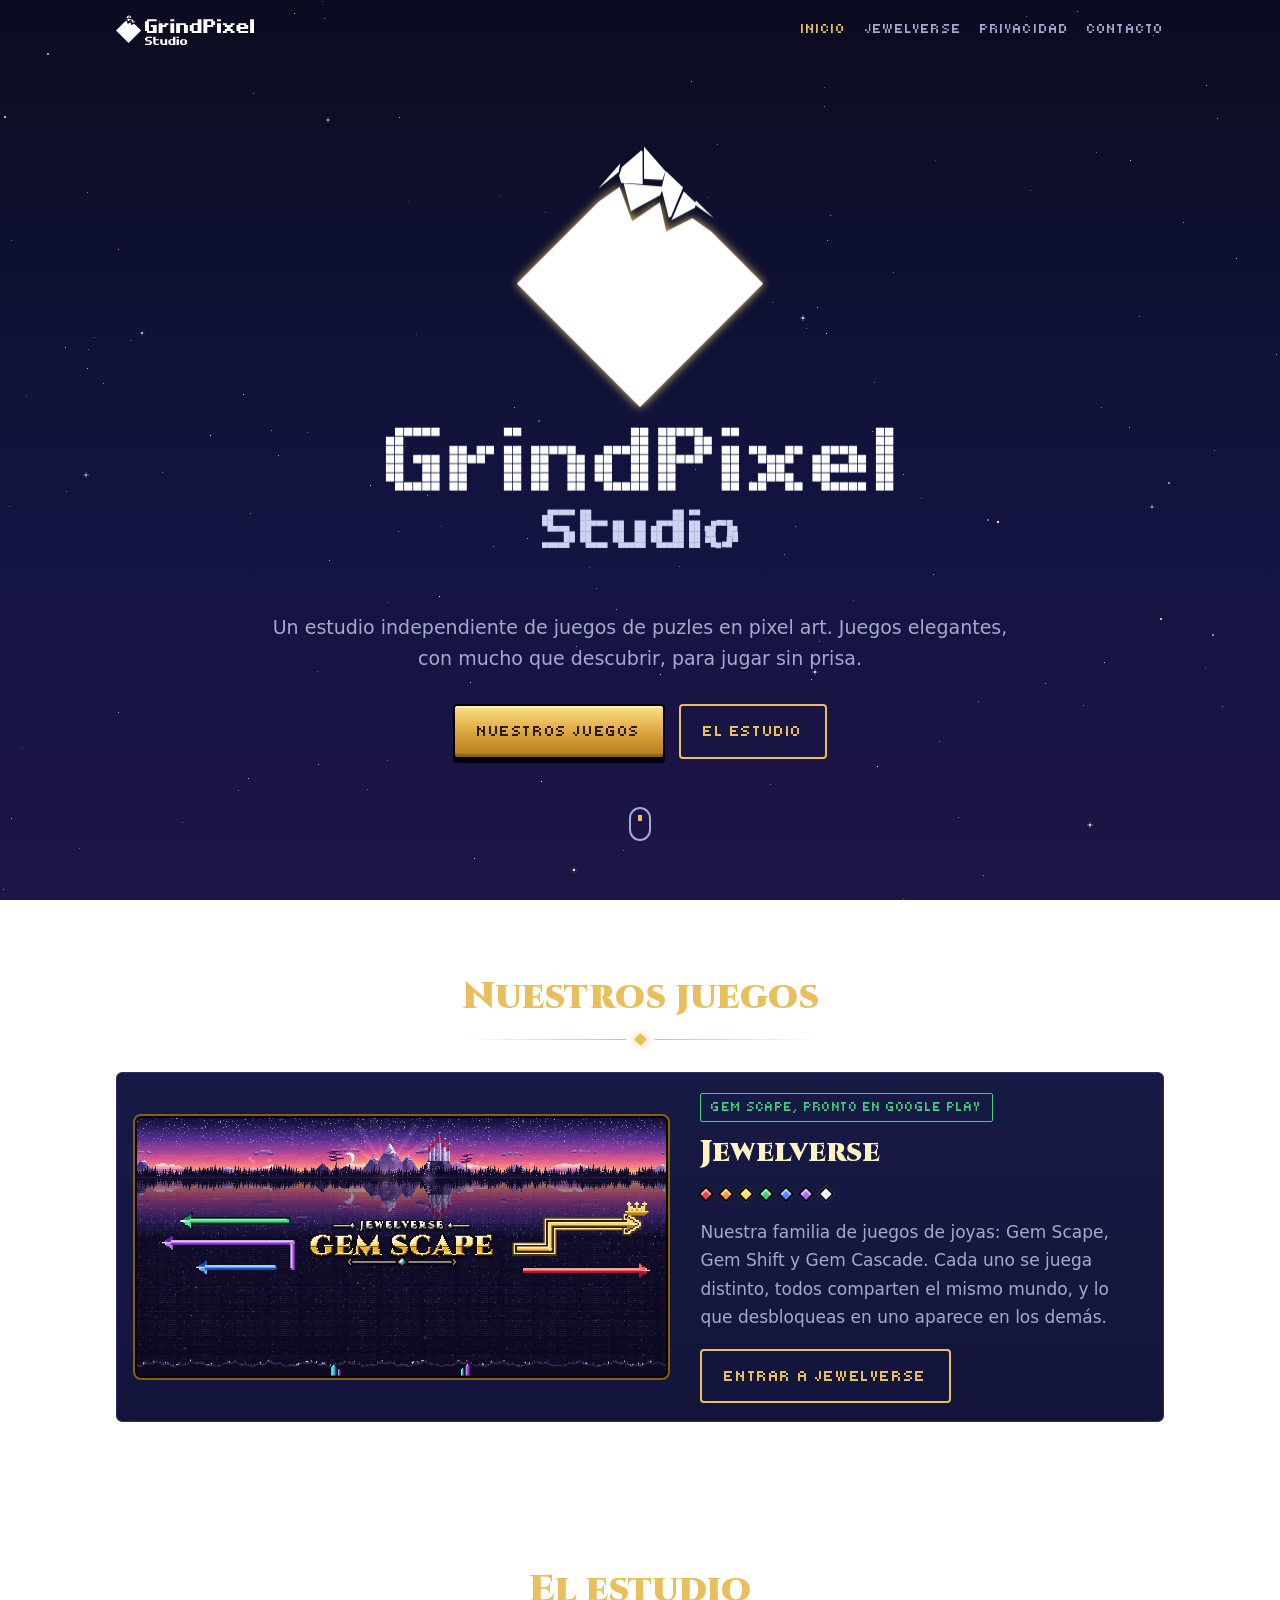
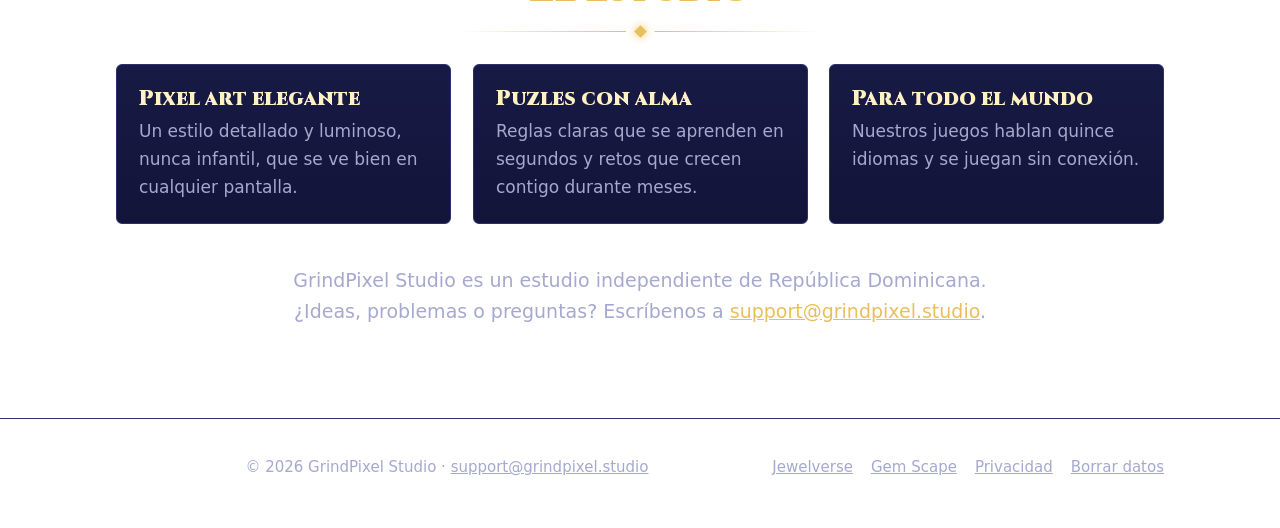
==== index.html @ afd80ffc "GrindPixel Studio" ====
<!doctype html>
<html lang="es">
<head>
<meta charset="utf-8">
<meta name="viewport" content="width=device-width, initial-scale=1">
<title>GrindPixel Studio</title>
<meta name="description" content="Estudio independiente de juegos de puzles en pixel art, creador de Jewelverse.">
<meta property="og:title" content="GrindPixel Studio">
<meta property="og:description" content="Estudio independiente de juegos de puzles en pixel art, creador de Jewelverse.">
<meta property="og:image" content="https://grindpixel.studio/img/gs-destacada.jpg">
<meta name="theme-color" content="#0b0c20">
<link rel="icon" href="favicon.png">
<link rel="preload" href="fonts/cinzel-latin.woff2" as="font" type="font/woff2" crossorigin>
<link rel="stylesheet" href="estilo.css">

</head>
<body>
<header class="bar"><div class="wrap"><a class="logo" href="./"><img src="img/logo.svg" alt="GrindPixel Studio" width="160" height="35"></a><nav><a href="./" aria-current=page>Inicio</a><a href="jewelverse/">Jewelverse</a><a href="privacidad/">Privacidad</a><a href="#contacto">Contacto</a></nav></div></header>
<main>
<section class="hero">
  <canvas id="marca" role="img" aria-label="GrindPixel Studio"></canvas>
  <p class="lead">Un estudio independiente de juegos de puzles en pixel art. Juegos elegantes, con mucho que descubrir, para jugar sin prisa.</p>
  <div class="btns"><a class="btn" href="jewelverse/">Nuestros juegos</a><a class="btn ghost" href="#estudio">El estudio</a></div>
  <div class="scroll" aria-hidden="true"></div>
</section>

<section id="juegos">
  <div class="wrap">
    <h2 data-rv>Nuestros juegos</h2>
    <div class="orn" data-rv><i></i></div>
    <a class="card franq tilt" href="jewelverse/" data-rv>
      <div class="franq-img"><img src="img/gs-destacada.jpg" alt="Jewelverse - Gem Scape" loading="lazy"></div>
      <div>
        <span class="tag soon">Gem Scape, pronto en Google Play</span>
        <h3 style="margin-top:12px; font-size:30px">Jewelverse</h3>
        <div class="gems" style="justify-content:flex-start"><i></i><i></i><i></i><i></i><i></i><i></i><i></i></div>
        <p>Nuestra familia de juegos de joyas: Gem Scape, Gem Shift y Gem Cascade. Cada uno se juega distinto, todos comparten el mismo mundo, y lo que desbloqueas en uno aparece en los demás.</p>
        <p style="margin-top:18px"><span class="btn ghost">Entrar a Jewelverse</span></p>
      </div>
    </a>
  </div>
</section>

<section id="estudio">
  <div class="wrap center">
    <h2 data-rv>El estudio</h2>
    <div class="orn" data-rv><i></i></div>
    <div class="grid g3" data-rv-kids style="text-align:left; margin-bottom:40px">
      <div class="card tilt"><h3>Pixel art elegante</h3><p>Un estilo detallado y luminoso, nunca infantil, que se ve bien en cualquier pantalla.</p></div>
      <div class="card tilt"><h3>Puzles con alma</h3><p>Reglas claras que se aprenden en segundos y retos que crecen contigo durante meses.</p></div>
      <div class="card tilt"><h3>Para todo el mundo</h3><p>Nuestros juegos hablan quince idiomas y se juegan sin conexión.</p></div>
    </div>
    <p class="lead" data-rv>GrindPixel Studio es un estudio independiente de República Dominicana. ¿Ideas, problemas o preguntas? Escríbenos a <a href="mailto:support@grindpixel.studio">support@grindpixel.studio</a>.</p>
  </div>
</section>

</main>
<footer id="contacto"><div class="wrap">
  <img src="img/logo.svg" alt="GrindPixel Studio" width="120" height="26">
  <span>© 2026 GrindPixel Studio · <a href="mailto:support@grindpixel.studio">support@grindpixel.studio</a></span>
  <nav><a href="jewelverse/">Jewelverse</a><a href="jewelverse/gem-scape/">Gem Scape</a><a href="privacidad/">Privacidad</a><a href="borrar-datos/">Borrar datos</a></nav>
</div></footer>
<script src="js/marca.js"></script>
<script src="js/sitio.js"></script>
</body>
</html>
---- estilo.css ----
/* GrindPixel Studio · the studio's site (grindpixel.studio). Jewelverse's night: deep indigo, gold, the seven gems. */
@font-face{font-family:Cinzel; src:url(fonts/cinzel-latin.woff2) format('woff2'); font-weight:400 900; font-display:swap}
@font-face{font-family:Cinzel; src:url(fonts/cinzel-latin-ext.woff2) format('woff2'); font-weight:400 900; font-display:swap; unicode-range:U+0100-024F}
@font-face{font-family:Tiny5; src:url(fonts/tiny5-latin.woff2) format('woff2'); font-display:swap}
@font-face{font-family:Tiny5; src:url(fonts/tiny5-latin-ext.woff2) format('woff2'); font-display:swap; unicode-range:U+0100-024F}

:root{
  --bg:#0b0c20; --bg2:#13153a; --card:#171a44; --line:#2c3070;
  --fg:#eceaf8; --muted:#a6a9cf; --gold:#e8bf5c; --gold2:#fff1c4; --goldd:#8a5d10;
  --ruby:#e8475b; --sapphire:#4c8dff; --emerald:#3fd17a; --amethyst:#b46cff; --topaz:#ff9d3c; --citrine:#ffe14d; --pearl:#e9f0ff;
  --radius:4px;
}
*{box-sizing:border-box}
html{scroll-behavior:smooth}
body{margin:0; background:var(--bg); color:var(--fg); font:17px/1.65 system-ui, -apple-system, "Segoe UI", sans-serif; -webkit-font-smoothing:antialiased}
body{background:linear-gradient(180deg, #0b0c20 0%, #121440 55%, #1d1546 100%) fixed}
#sky{position:fixed; inset:0; width:100%; height:100%; z-index:-1; pointer-events:none}
a{color:var(--gold)} a:hover{color:var(--gold2)}
img{max-width:100%; height:auto; display:block}
.wrap{max-width:1080px; margin:0 auto; padding:0 16px}
.px{font-family:Tiny5, monospace; letter-spacing:.06em; text-transform:uppercase}

/* the bar */
.bar{position:sticky; top:0; z-index:10; background:transparent; border-bottom:1px solid transparent; transition:background .3s, border-color .3s}
.bar.solid{background:#0b0c20e0; backdrop-filter:blur(8px); border-bottom-color:var(--line)}
.bar .wrap{display:flex; align-items:center; gap:20px; height:60px}
.bar .logo img{height:30px; width:auto}
.bar nav{margin-left:auto; display:flex; gap:18px; flex-wrap:wrap}
.bar nav a{font-family:Tiny5, monospace; font-size:14px; letter-spacing:.08em; text-transform:uppercase; color:var(--muted); text-decoration:none}
.bar nav a:hover, .bar nav a[aria-current]{color:var(--gold)}
@media (max-width:560px){ .bar .wrap{height:auto; padding-top:10px; padding-bottom:10px; flex-wrap:wrap; gap:8px} .bar nav{margin-left:0; gap:14px} .bar .logo img{height:24px} }

/* headings: Cinzel in gold, a filigree rule with a diamond */
h1, h2, h3{font-family:Cinzel, Georgia, serif; font-weight:700; line-height:1.2; margin:0 0 .5em}
h1{font-size:clamp(34px, 6vw, 60px); color:var(--gold2); text-shadow:0 2px 0 var(--goldd), 0 0 28px #e8bf5c44}
h2{font-size:clamp(26px, 4vw, 38px); color:var(--gold); text-align:center}
h3{font-size:21px; color:var(--gold2)}
.orn{display:flex; align-items:center; justify-content:center; gap:10px; margin:-4px auto 28px; max-width:360px}
.orn::before, .orn::after{content:""; flex:1; height:1px; background:linear-gradient(90deg, transparent, var(--gold))}
.orn::after{transform:scaleX(-1)}
.orn i{width:9px; height:9px; background:var(--gold); transform:rotate(45deg); box-shadow:0 0 10px var(--gold)}
.lead{color:var(--muted); font-size:19px; max-width:62ch}
.center{text-align:center} .center .lead{margin-left:auto; margin-right:auto}

section{padding:72px 0}
section + section{border-top:1px solid #ffffff0d}

/* buttons: a gold plate with a dark edge, pixel text */
.btn{display:inline-flex; align-items:center; gap:10px; padding:12px 22px; border:2px solid #000; border-radius:var(--radius);
  background:linear-gradient(180deg, #ffe08a, #d9a23a 55%, #b07a1c); color:#2a1a00; text-decoration:none;
  font-family:Tiny5, monospace; font-size:16px; letter-spacing:.1em; text-transform:uppercase; box-shadow:inset 0 2px 0 #fff6, inset 0 -3px 0 #0003, 0 4px 0 #000}
.btn:hover{color:#2a1a00; filter:brightness(1.08)}
.btn.ghost{background:transparent; color:var(--gold); border-color:var(--gold); box-shadow:none}
.tag{display:inline-block; font-family:Tiny5, monospace; font-size:13px; letter-spacing:.1em; text-transform:uppercase; padding:3px 10px; border:1px solid currentColor; border-radius:2px}
.tag.soon{color:var(--emerald)} .tag.dev{color:var(--muted)}

/* phone shots */
.phone{border:3px solid #000; outline:2px solid var(--goldd); border-radius:10px; overflow:hidden; background:#000; box-shadow:0 18px 40px #0008}
.phone img{width:100%; aspect-ratio:540/959; object-fit:cover}

/* grids and cards */
.grid{display:grid; gap:22px}
.g2{grid-template-columns:repeat(auto-fit, minmax(min(420px, 100%), 1fr))}
.g3{grid-template-columns:repeat(auto-fit, minmax(240px, 1fr))}
.g5{grid-template-columns:repeat(auto-fill, minmax(180px, 1fr))}
.card{background:linear-gradient(180deg, var(--card), #12143a); border:1px solid var(--line); border-radius:6px; padding:22px}
.card p{margin:.3em 0 0; color:var(--muted)}
.card h3{margin:0}

/* a land: its picture, name and rule */
.land{background:var(--card); border:1px solid var(--line); border-radius:8px; overflow:hidden; display:flex; flex-direction:column}
.land img{aspect-ratio:540/700; object-fit:cover; object-position:top}
.land div{padding:12px 14px 16px}
.land .n{font-family:Tiny5, monospace; font-size:12px; letter-spacing:.1em; color:var(--muted)}
.land h3{font-size:17px; margin:2px 0 4px}
.land b{font-family:Tiny5, monospace; font-weight:400; font-size:13px; letter-spacing:.08em; text-transform:uppercase}
.land p{margin:2px 0 0; font-size:14px; line-height:1.45; color:var(--muted)}

/* a feature row: shot + words, alternating */
.feat{display:grid; grid-template-columns:minmax(0, 260px) 1fr; gap:40px; align-items:center; margin:0 auto 56px; max-width:900px}
.feat.r{grid-template-columns:1fr minmax(0, 260px)} .feat.r .phone{order:2}
.feat ul{padding-left:1.1em; color:var(--muted)} .feat li{margin:.25em 0}
@media (max-width:700px){ .feat, .feat.r{grid-template-columns:1fr; gap:22px} .feat .phone, .feat.r .phone{order:0; max-width:260px; margin:0 auto} }

/* the seven gems as a little row of pixel diamonds */
.gems{display:flex; gap:8px; justify-content:center; margin:18px 0}
.gems i{width:12px; height:12px; transform:rotate(45deg); border:2px solid #000; box-shadow:inset 2px 2px 0 #fff8}
.gems i:nth-child(1){background:var(--ruby)} .gems i:nth-child(2){background:var(--topaz)} .gems i:nth-child(3){background:var(--citrine)}
.gems i:nth-child(4){background:var(--emerald)} .gems i:nth-child(5){background:var(--sapphire)} .gems i:nth-child(6){background:var(--amethyst)} .gems i:nth-child(7){background:var(--pearl)}

.langs{display:flex; flex-wrap:wrap; gap:8px; justify-content:center; margin-top:18px}
.langs span{padding:4px 12px; border:1px solid var(--line); border-radius:2px; font-size:15px; color:var(--muted); background:#ffffff06}

/* long text pages (privacy, deletion) */
.doc{max-width:72ch; margin:0 auto; padding:48px 16px 72px}
.doc h1{font-size:clamp(28px, 5vw, 40px)}
.doc h2{text-align:left; font-size:23px; margin-top:1.8em}
.doc p, .doc li{color:#d4d5ea}
.doc .small{color:var(--muted); font-size:15px}
.doc hr{border:0; border-top:1px solid var(--line); margin:3.5em 0}

footer{border-top:1px solid var(--line); padding:36px 0 48px; color:var(--muted); font-size:15px}
footer .wrap{display:flex; flex-wrap:wrap; gap:14px 28px; align-items:center}
footer img{height:22px; width:auto; opacity:.8}
footer nav{display:flex; flex-wrap:wrap; gap:18px; margin-left:auto}
footer a{color:var(--muted)}

/* ---- life (js/sitio.js) ---- */
[data-rv], [data-rv-kids] > *{opacity:0; transform:translateY(28px); transition:opacity .8s ease var(--d, 0s), transform .8s cubic-bezier(.2, .8, .2, 1) var(--d, 0s)}
[data-rv].in, [data-rv-kids] > .in{opacity:1; transform:none}
@media (prefers-reduced-motion: reduce){ [data-rv], [data-rv-kids] > *{opacity:1; transform:none; transition:none} }
.tilt{position:relative; transition:transform .25s ease, box-shadow .25s; transform-style:preserve-3d; will-change:transform}
.tilt::after{content:""; position:absolute; inset:0; border-radius:inherit; pointer-events:none; opacity:0; transition:opacity .25s;
  background:radial-gradient(circle at var(--gx, 50%) var(--gy, 50%), #ffffff22, transparent 45%)}
.tilt:hover{box-shadow:0 24px 50px #0009, 0 0 0 1px var(--gold)}
.tilt:hover::after{opacity:1}
.crumb{font-family:Tiny5, monospace; font-size:14px; letter-spacing:.08em; text-transform:uppercase; color:var(--muted); margin:0 0 14px}
.crumb a{color:var(--muted); text-decoration:none} .crumb a:hover{color:var(--gold)}

/* the home's mark */
.hero{min-height:calc(100vh - 60px); display:flex; flex-direction:column; align-items:center; justify-content:center; text-align:center; padding:40px 16px}
#marca{width:min(560px, 92vw); cursor:pointer; display:block; margin:0 auto}
.hero .lead{margin:26px auto 0; opacity:0; animation:up 1s ease 2.6s forwards}
.hero .btns{margin-top:30px; display:flex; gap:14px; justify-content:center; flex-wrap:wrap; opacity:0; animation:up 1s ease 3s forwards}
.scroll{margin-top:48px; width:22px; height:34px; border:2px solid var(--muted); border-radius:12px; position:relative; opacity:0; animation:up 1s ease 3.4s forwards}
.scroll::after{content:""; position:absolute; left:50%; top:6px; width:4px; height:6px; margin-left:-2px; background:var(--gold); animation:wheel 1.6s ease infinite}
@keyframes up{from{opacity:0; transform:translateY(16px)} to{opacity:1; transform:none}}
@keyframes wheel{0%{transform:translateY(0); opacity:1} 70%{transform:translateY(12px); opacity:0} 100%{opacity:0}}
@media (prefers-reduced-motion: reduce){ .hero .lead, .hero .btns, .scroll{animation:none; opacity:1} }

/* a franchise card (home) */
.franq{display:grid; grid-template-columns:1.2fr 1fr; gap:32px; align-items:center; text-decoration:none; color:inherit; padding:18px}
.franq-img{border-radius:6px; overflow:hidden; border:2px solid #000; outline:2px solid var(--goldd)}
.franq-img img{transition:transform 6s ease} .franq:hover .franq-img img{transform:scale(1.08)}
@media (max-width:760px){ .franq{grid-template-columns:1fr} }

/* the game's hero: title and the playable board */
.ghero{display:grid; grid-template-columns:1.1fr .9fr; gap:48px; align-items:center; padding:40px 0 20px}
@media (max-width:860px){ .ghero{grid-template-columns:1fr; text-align:center} .ghero .orn{margin-left:auto; margin-right:auto} .ghero .lead{margin-left:auto; margin-right:auto} }
.ghero h1{font-size:clamp(44px, 7vw, 84px); margin-bottom:.2em}
.ghero .orn{margin-left:0}
.ghero .kicker{font-family:Tiny5, monospace; letter-spacing:.2em; color:var(--gold); font-size:15px}
.play{background:linear-gradient(180deg, #1a1d4c, #10122f); border:2px solid #000; outline:2px solid var(--goldd); border-radius:12px; padding:16px; box-shadow:0 30px 60px #000a, 0 0 80px #b46cff22; max-width:420px; margin:0 auto; width:100%}
.play .top{display:flex; justify-content:space-between; align-items:center; font-family:Tiny5, monospace; letter-spacing:.08em; font-size:14px; color:var(--muted); margin-bottom:10px}
.play .top b{color:var(--gold2); font-weight:400}
#tablero{width:100%; image-rendering:pixelated; display:block; cursor:pointer; touch-action:manipulation; border-radius:4px}
#tHearts{display:flex; gap:6px}
#tHearts i{width:14px; height:12px; background:var(--ruby); clip-path:polygon(0 25%, 25% 0, 50% 25%, 75% 0, 100% 25%, 100% 50%, 50% 100%, 0 50%); transition:transform .2s, background .2s}
#tHearts i.off{background:#3a3f72; transform:scale(.8)}
.play .bot{display:flex; justify-content:space-between; align-items:center; gap:10px; min-height:44px; margin-top:12px}
#tMsg{font-size:15px; color:var(--gold2)}
.play .btn{padding:8px 14px; font-size:13px}
.play .hint{font-size:13px; color:var(--muted); text-align:center; margin:8px 0 0}

/* numbers */
.stats{display:grid; grid-template-columns:repeat(5, 1fr); gap:14px; text-align:center}
.stats div{padding:18px 6px; border:1px solid var(--line); border-radius:6px; background:#ffffff06}
.stats b{display:block; font-family:Cinzel, serif; font-size:clamp(32px, 5vw, 52px); color:var(--gold2); line-height:1; text-shadow:0 0 22px #e8bf5c55}
.stats span{font-family:Tiny5, monospace; letter-spacing:.1em; text-transform:uppercase; font-size:13px; color:var(--muted)}
@media (max-width:640px){ .stats{grid-template-columns:repeat(2, 1fr)} .stats div:last-child{grid-column:span 2} }

/* the lands' carousel */
#aventura{--land:#b46cff; background:radial-gradient(ellipse 70% 60% at 50% 60%, color-mix(in srgb, var(--land) 22%, transparent), transparent 70%); transition:background .8s}
.cwrap{position:relative}
.carrusel{display:flex; gap:22px; overflow-x:auto; scroll-snap-type:x mandatory; padding:10px max(16px, calc(50% - 150px)) 24px; scrollbar-width:none}
.carrusel::-webkit-scrollbar{display:none}
.carrusel .land{flex:0 0 300px; scroll-snap-align:center}
.carrusel .land img{aspect-ratio:540/820}
.cbtn{position:absolute; top:42%; width:46px; height:46px; border-radius:50%; border:2px solid var(--gold); background:#0b0c20cc; color:var(--gold); font-size:22px; cursor:pointer; z-index:2}
.cbtn:hover{background:var(--gold); color:#2a1a00}
.cprev{left:8px} .cnext{right:8px}
@media (max-width:640px){ .cbtn{display:none} }
.cdots{display:flex; justify-content:center; gap:8px}
.cdots button{width:10px; height:10px; transform:rotate(45deg); border:1px solid var(--gold); background:transparent; padding:0; cursor:pointer; transition:background .3s}
.cdots button.on{background:var(--gold); box-shadow:0 0 8px var(--gold)}

/* phones float a little */
.float{animation:float 6s ease-in-out infinite}
@keyframes float{0%, 100%{transform:translateY(0)} 50%{transform:translateY(-10px)}}
@media (prefers-reduced-motion: reduce){ .float{animation:none} }

/* the languages scroll by */
.marquee{overflow:hidden; mask-image:linear-gradient(90deg, transparent, #000 12%, #000 88%, transparent)}
.marquee .langs{flex-wrap:nowrap; width:max-content; animation:mq 40s linear infinite}
@keyframes mq{to{transform:translateX(-50%)}}
[hidden]{display:none !important}

/* the seven gems orbit the franchise's name */
.orbit-box{position:relative; display:grid; place-items:center; height:clamp(220px, 34vw, 340px); margin:0 auto 10px}
.orbit{position:absolute; width:clamp(300px, 70vw, 640px); height:clamp(120px, 22vw, 210px); animation:spin 24s linear infinite; transform-style:preserve-3d}
.orbit i{position:absolute; left:50%; top:50%; width:18px; height:18px; margin:-9px; border:2px solid #000; box-shadow:inset 3px 3px 0 #fff9, 0 0 18px currentColor;
  offset-path:ellipse(50% 50% at 50% 50%); offset-rotate:0deg; animation:orbit 14s linear infinite; transform:rotate(45deg)}
.orbit i:nth-child(1){background:var(--ruby); color:var(--ruby); animation-delay:0s}
.orbit i:nth-child(2){background:var(--topaz); color:var(--topaz); animation-delay:-2s}
.orbit i:nth-child(3){background:var(--citrine); color:var(--citrine); animation-delay:-4s}
.orbit i:nth-child(4){background:var(--emerald); color:var(--emerald); animation-delay:-6s}
.orbit i:nth-child(5){background:var(--sapphire); color:var(--sapphire); animation-delay:-8s}
.orbit i:nth-child(6){background:var(--amethyst); color:var(--amethyst); animation-delay:-10s}
.orbit i:nth-child(7){background:var(--pearl); color:var(--pearl); animation-delay:-12s}
@keyframes orbit{from{offset-distance:0%} to{offset-distance:100%}}
@keyframes spin{from{transform:rotate(-8deg)} 50%{transform:rotate(8deg)} to{transform:rotate(-8deg)}}
.orbit-box h1{position:relative; z-index:1}
@media (prefers-reduced-motion: reduce){ .orbit, .orbit i{animation:none} }
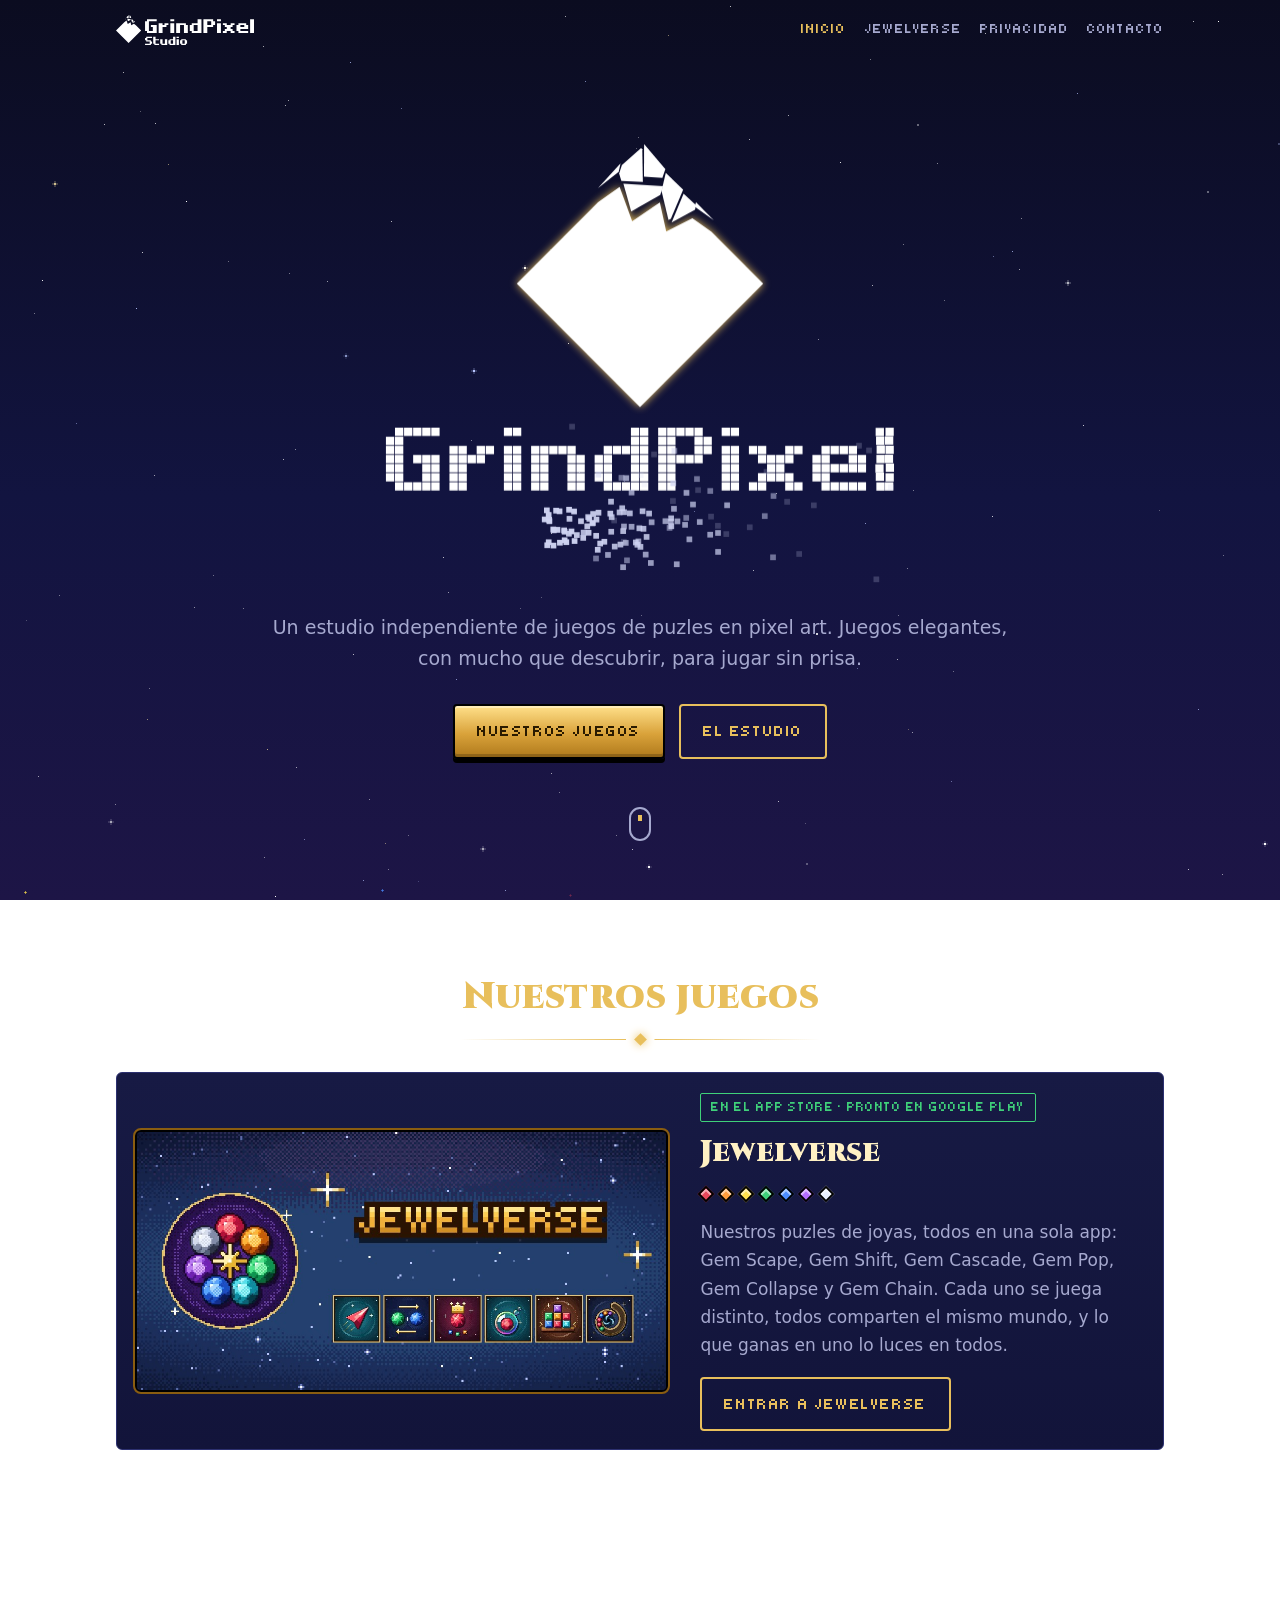
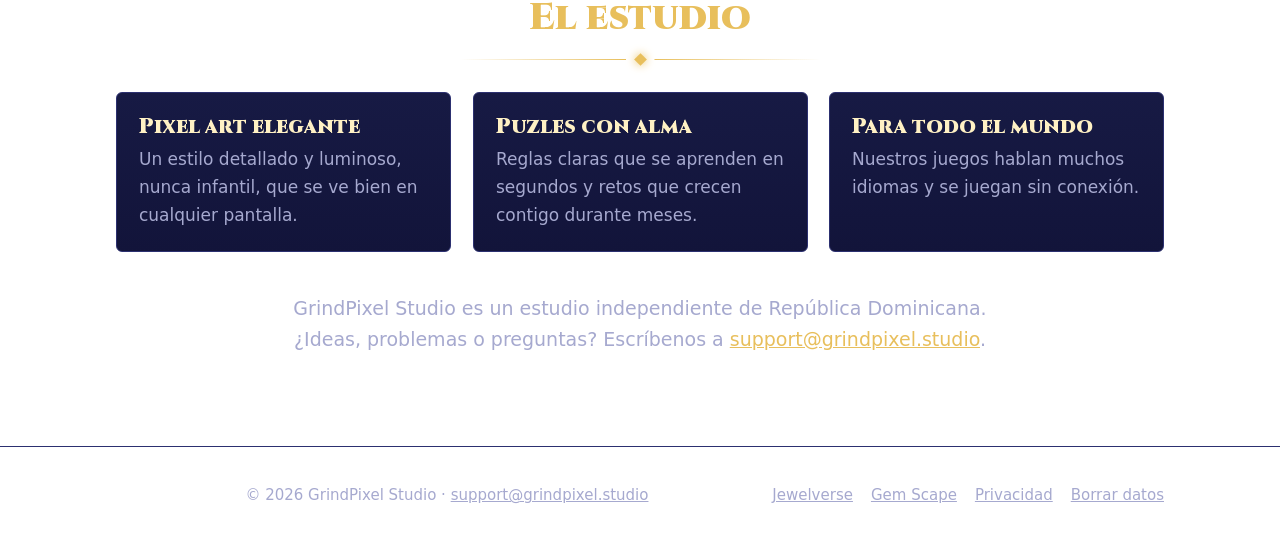
==== commit fb4b5935: "GrindPixel Studio" ====
--- a/index.html
+++ b/index.html
@@ -29,12 +29,12 @@
     <h2 data-rv>Nuestros juegos</h2>
     <div class="orn" data-rv><i></i></div>
     <a class="card franq tilt" href="jewelverse/" data-rv>
-      <div class="franq-img"><img src="img/gs-destacada.jpg" alt="Jewelverse - Gem Scape" loading="lazy"></div>
+      <div class="franq-img"><img src="img/jv-destacada.jpg" alt="Jewelverse" loading="lazy"></div>
       <div>
-        <span class="tag soon">Gem Scape, pronto en Google Play</span>
+        <span class="tag soon">En el App Store · pronto en Google Play</span>
         <h3 style="margin-top:12px; font-size:30px">Jewelverse</h3>
         <div class="gems" style="justify-content:flex-start"><i></i><i></i><i></i><i></i><i></i><i></i><i></i></div>
-        <p>Nuestra familia de juegos de joyas: Gem Scape, Gem Shift y Gem Cascade. Cada uno se juega distinto, todos comparten el mismo mundo, y lo que desbloqueas en uno aparece en los demás.</p>
+        <p>Nuestros puzles de joyas, todos en una sola app: Gem Scape, Gem Shift, Gem Cascade, Gem Pop, Gem Collapse y Gem Chain. Cada uno se juega distinto, todos comparten el mismo mundo, y lo que ganas en uno lo luces en todos.</p>
         <p style="margin-top:18px"><span class="btn ghost">Entrar a Jewelverse</span></p>
       </div>
     </a>
@@ -48,7 +48,7 @@
     <div class="grid g3" data-rv-kids style="text-align:left; margin-bottom:40px">
       <div class="card tilt"><h3>Pixel art elegante</h3><p>Un estilo detallado y luminoso, nunca infantil, que se ve bien en cualquier pantalla.</p></div>
       <div class="card tilt"><h3>Puzles con alma</h3><p>Reglas claras que se aprenden en segundos y retos que crecen contigo durante meses.</p></div>
-      <div class="card tilt"><h3>Para todo el mundo</h3><p>Nuestros juegos hablan quince idiomas y se juegan sin conexión.</p></div>
+      <div class="card tilt"><h3>Para todo el mundo</h3><p>Nuestros juegos hablan muchos idiomas y se juegan sin conexión.</p></div>
     </div>
     <p class="lead" data-rv>GrindPixel Studio es un estudio independiente de República Dominicana. ¿Ideas, problemas o preguntas? Escríbenos a <a href="mailto:support@grindpixel.studio">support@grindpixel.studio</a>.</p>
   </div>
--- a/estilo.css
+++ b/estilo.css
@@ -62,6 +62,7 @@
 .grid{display:grid; gap:22px}
 .g2{grid-template-columns:repeat(auto-fit, minmax(min(420px, 100%), 1fr))}
 .g3{grid-template-columns:repeat(auto-fit, minmax(240px, 1fr))}
+.g6{grid-template-columns:repeat(auto-fit, minmax(240px, 1fr))}@media (min-width:820px){.g6{grid-template-columns:repeat(3, 1fr)}}   /* (Jewelverse's six games: three by two, never four and two) */
 .g5{grid-template-columns:repeat(auto-fill, minmax(180px, 1fr))}
 .card{background:linear-gradient(180deg, var(--card), #12143a); border:1px solid var(--line); border-radius:6px; padding:22px}
 .card p{margin:.3em 0 0; color:var(--muted)}
@@ -156,6 +157,7 @@
 .stats{display:grid; grid-template-columns:repeat(5, 1fr); gap:14px; text-align:center}
 .stats div{padding:18px 6px; border:1px solid var(--line); border-radius:6px; background:#ffffff06}
 .stats b{display:block; font-family:Cinzel, serif; font-size:clamp(32px, 5vw, 52px); color:var(--gold2); line-height:1; text-shadow:0 0 22px #e8bf5c55}
+.stats.words b{font-size:clamp(17px, 2.4vw, 26px); letter-spacing:.02em; overflow-wrap:anywhere}   /* (words, not counts: the owner 2026-11-12, «no menciones cantidades ni cifras») */
 .stats span{font-family:Tiny5, monospace; letter-spacing:.1em; text-transform:uppercase; font-size:13px; color:var(--muted)}
 @media (max-width:640px){ .stats{grid-template-columns:repeat(2, 1fr)} .stats div:last-child{grid-column:span 2} }
 
